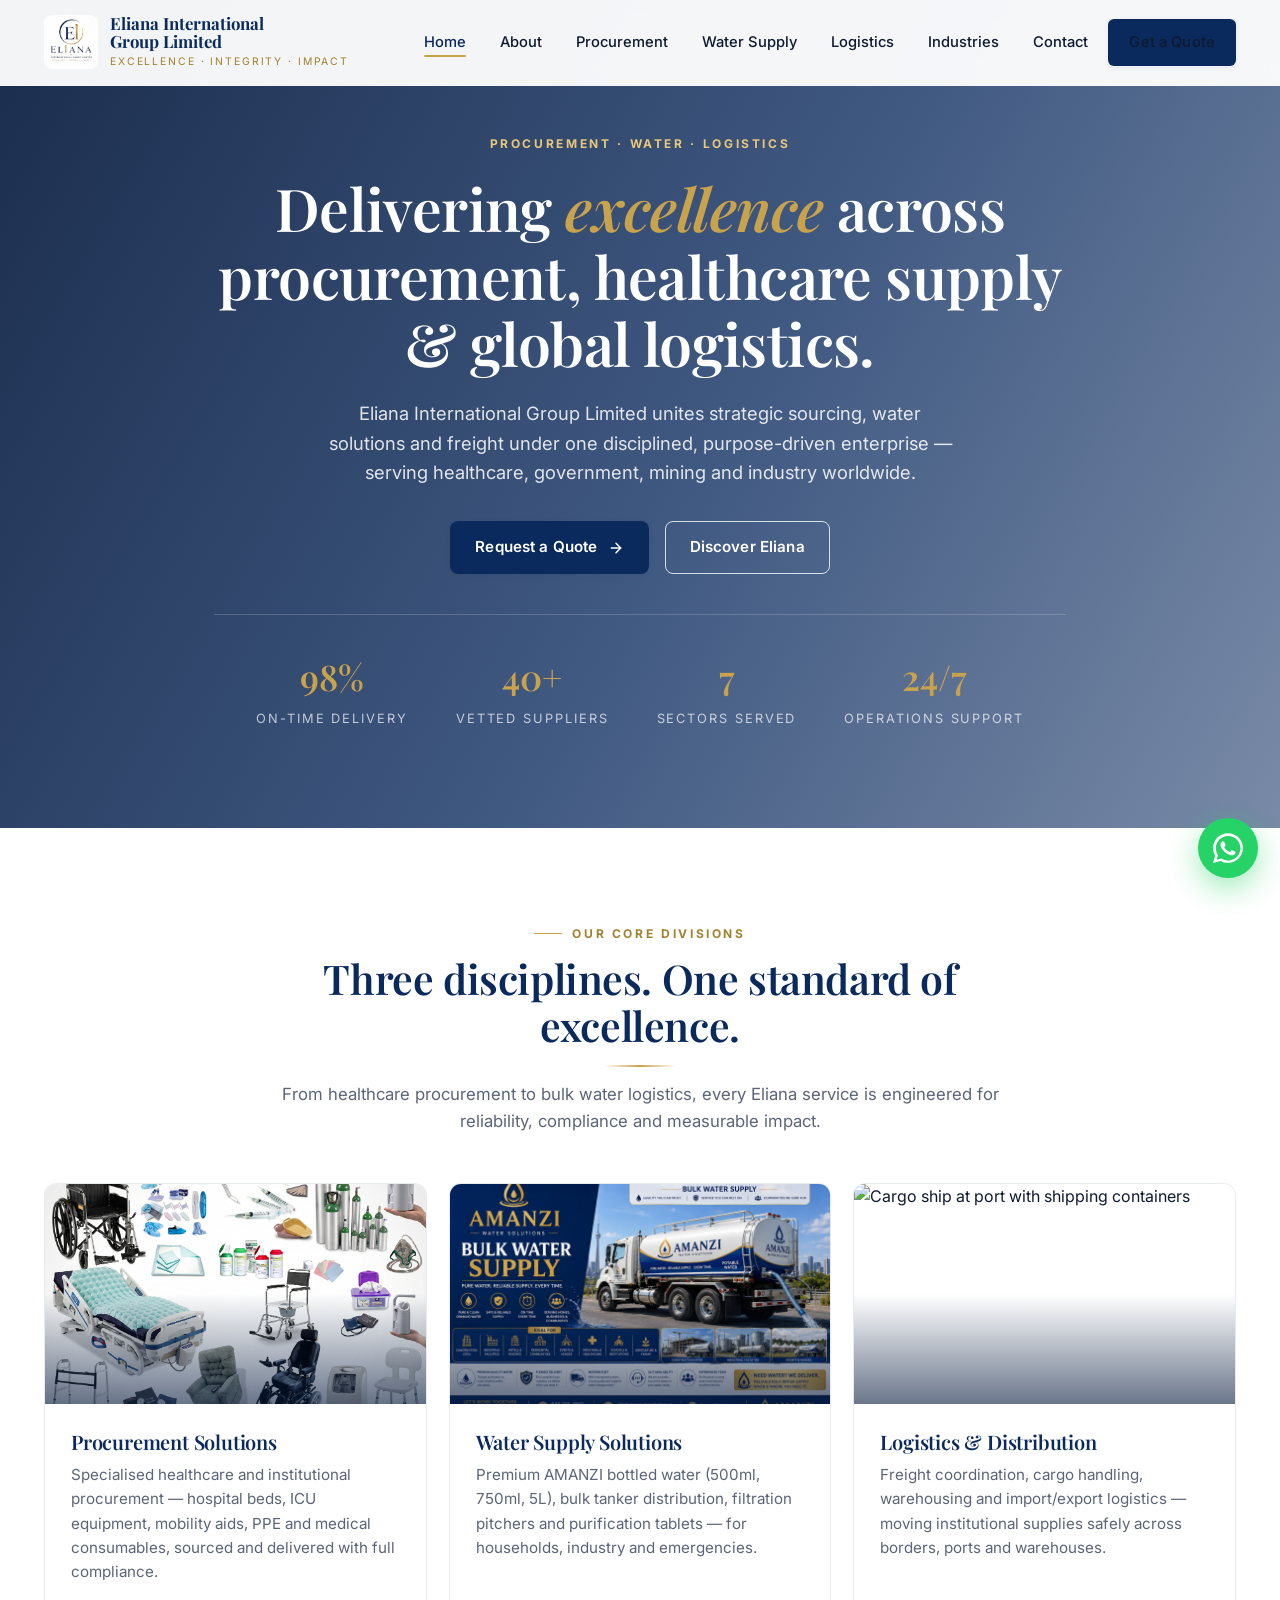
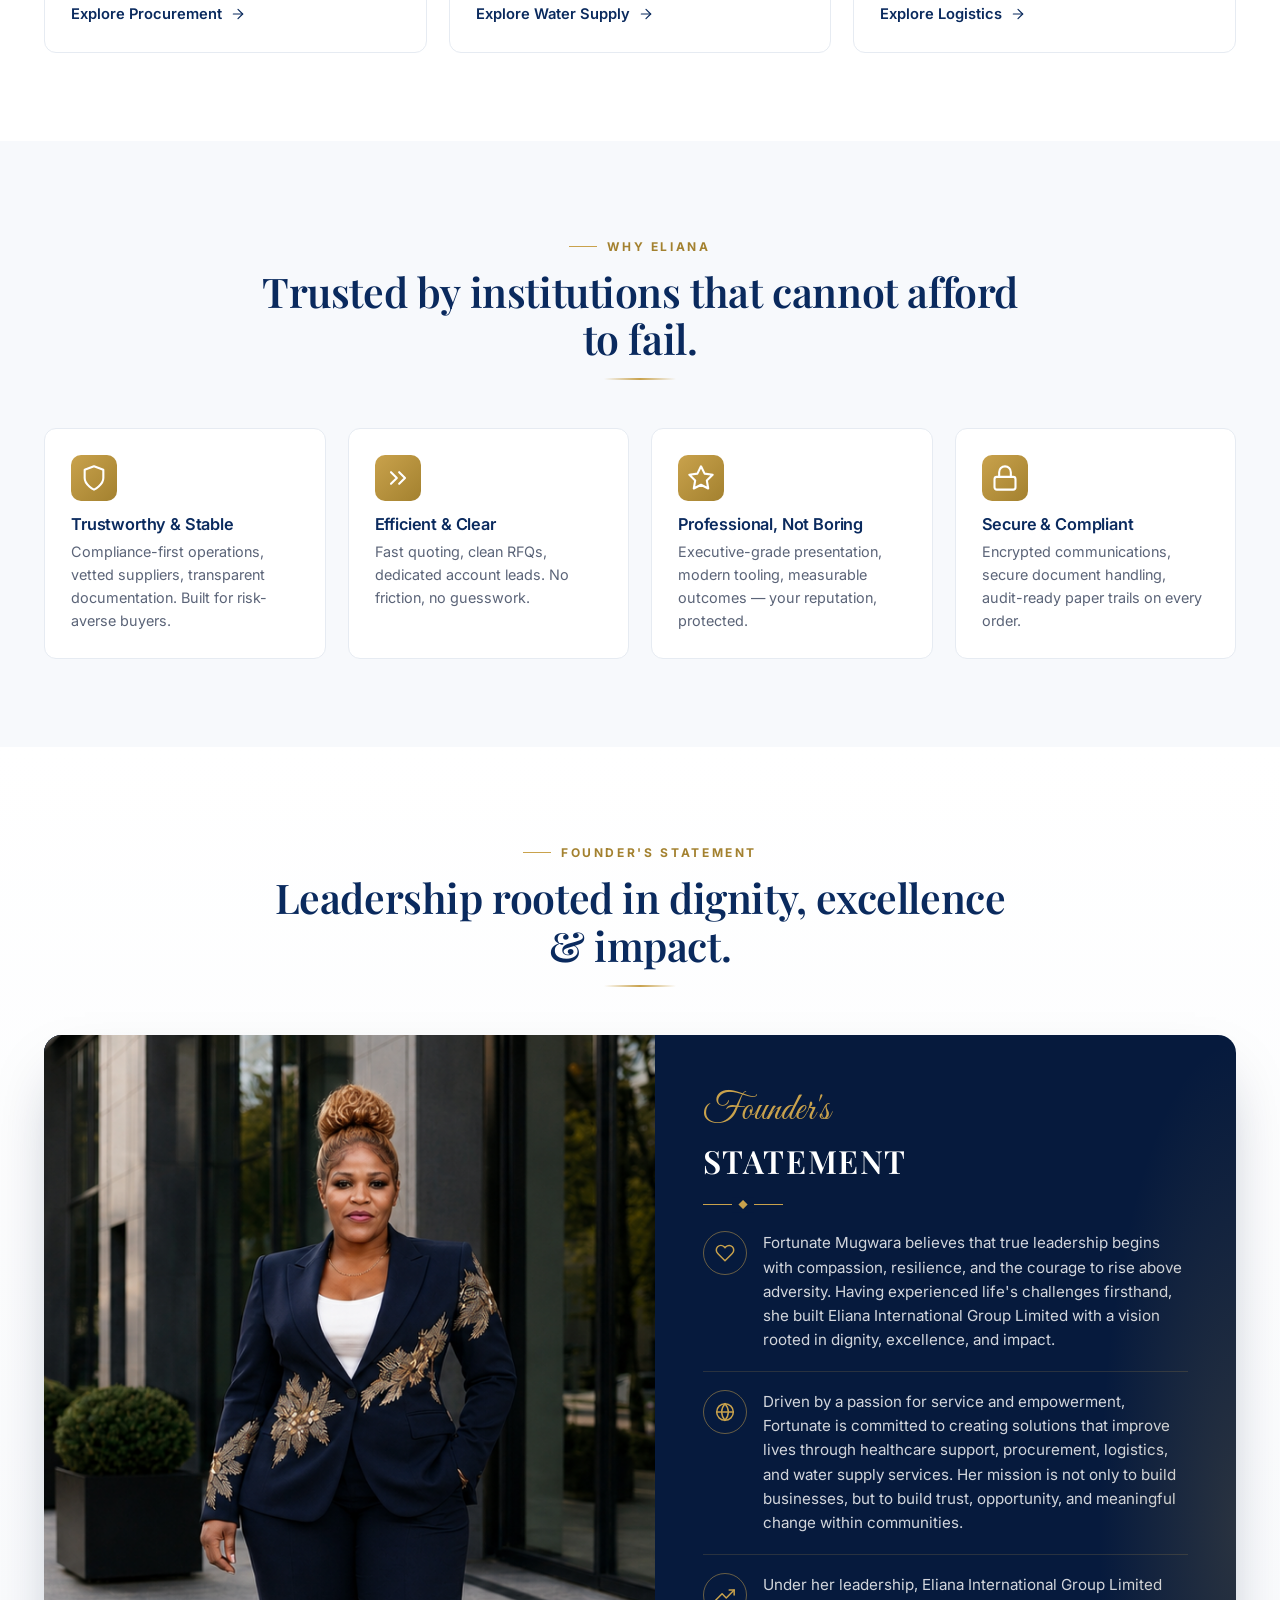
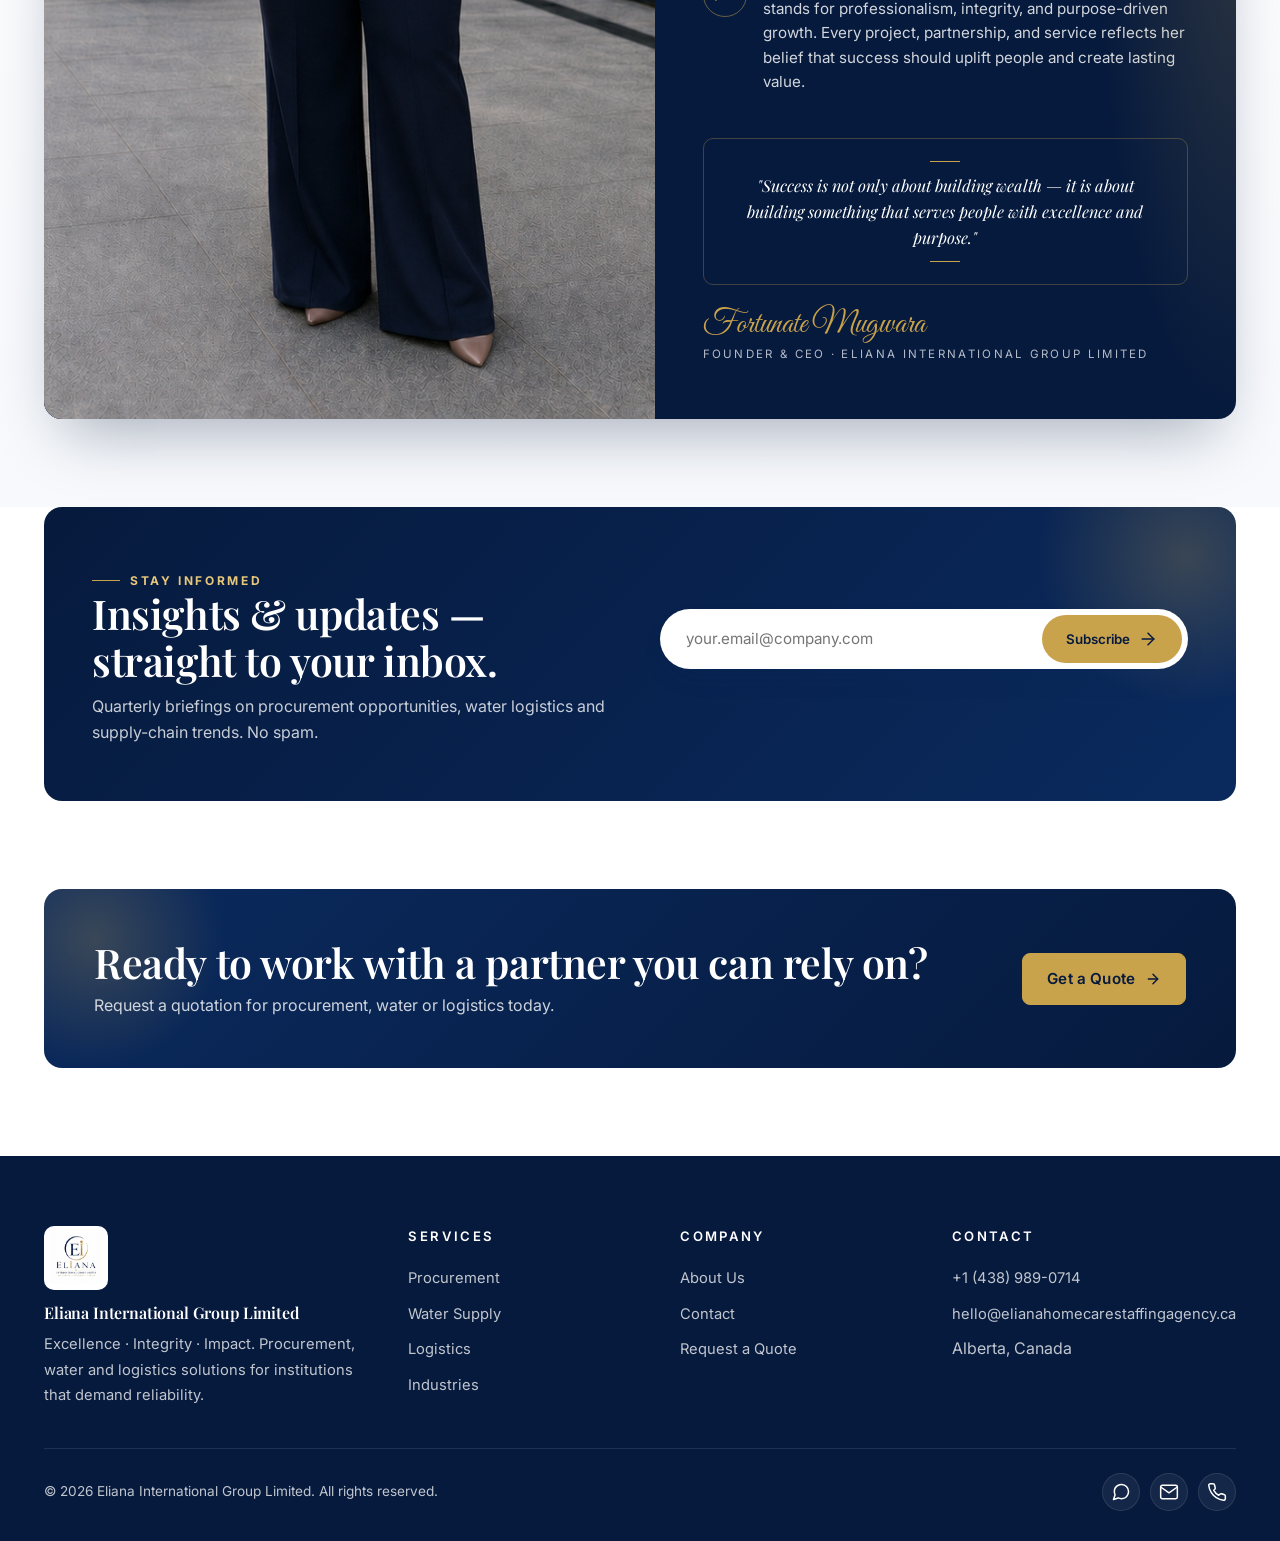
==== index.html @ 85c3ada8 "Add files via upload" ====
<!doctype html>
<html lang="en">
<head>
<meta charset="utf-8" />
<meta name="viewport" content="width=device-width,initial-scale=1" />
<title>Eliana International Group — Procurement, Water Supply & Logistics | Canada</title>
<meta name="description" content="Eliana International Group Limited delivers strategic procurement, healthcare equipment supply, water solutions and global logistics with excellence, integrity and impact." />
<meta property="og:title" content="Eliana International Group — Procurement, Water & Logistics" />
<meta property="og:description" content="Strategic procurement, healthcare supply, water solutions and global logistics for institutions and communities." />
<meta property="og:type" content="website" />
<link rel="icon" href="assets/img/logo.jpeg" />
<link rel="preconnect" href="https://fonts.googleapis.com">
<link rel="preconnect" href="https://fonts.gstatic.com" crossorigin>
<link href="https://fonts.googleapis.com/css2?family=Playfair+Display:wght@500;600;700&family=Inter:wght@300;400;500;600;700&family=Great+Vibes&display=swap" rel="stylesheet">
<link rel="stylesheet" href="assets/css/style.css" />
</head>
<body>

<header class="site-header">
  <div class="container nav">
    <a class="brand" href="index.html">
      <img src="assets/img/logo.jpeg" alt="Eliana International Group Limited logo" />
      <div>
        <div class="brand-name">Eliana International<br/>Group Limited</div>
        <span class="brand-tag">Excellence · Integrity · Impact</span>
      </div>
    </a>
    <button class="nav-toggle" aria-label="Toggle navigation">
      <svg class="icon icon-lg" viewBox="0 0 24 24"><line x1="3" y1="6" x2="21" y2="6"/><line x1="3" y1="12" x2="21" y2="12"/><line x1="3" y1="18" x2="21" y2="18"/></svg>
    </button>
    <ul class="nav-links">
      <li><a href="index.html">Home</a></li>
      <li><a href="about.html">About</a></li>
      <li><a href="procurement.html">Procurement</a></li>
      <li><a href="water.html">Water Supply</a></li>
      <li><a href="logistics.html">Logistics</a></li>
      <li><a href="industries.html">Industries</a></li>
      <li><a href="contact.html">Contact</a></li>
      <li class="nav-cta"><a class="btn btn-blue" href="contact.html">Get a Quote</a></li>
    </ul>
  </div>
</header>

<section class="hero">
  <div class="hero-bg"><img src="https://images.unsplash.com/photo-1486325212027-8081e485255e?auto=format&fit=crop&w=1900&q=70" alt="Global shipping and logistics operations" /></div>
  <div class="hero-overlay"></div>
  <div class="container hero-inner reveal" style="text-align: center; max-width: 900px; margin: 0 auto;">
    <span class="eyebrow hero-eyebrow" style="display: inline-block;">Procurement · Water · Logistics</span>
    <h1>Delivering <span class="accent">excellence</span> across procurement, healthcare supply &amp; global logistics.</h1>
    <p class="lede" style="margin-left: auto; margin-right: auto;">Eliana International Group Limited unites strategic sourcing, water solutions and freight under one disciplined, purpose-driven enterprise — serving healthcare, government, mining and industry worldwide.</p>
    <div class="hero-cta" style="display: flex; justify-content: center; gap: 1rem; flex-wrap: wrap;">
      <a class="btn btn-blue" href="contact.html">Request a Quote
        <svg class="icon" viewBox="0 0 24 24"><line x1="5" y1="12" x2="19" y2="12"/><polyline points="12 5 19 12 12 19"/></svg>
      </a>
      <a class="btn btn-white" href="about.html">Discover Eliana</a>
    </div>
    <div class="hero-stats" style="display: flex; justify-content: center; gap: 3rem; flex-wrap: wrap; margin-top: 2.5rem;">
      <div class="stat" style="text-align: center;"><div class="num"><span data-counter="98" data-suffix="%">0</span></div><div class="lbl">On-time delivery</div></div>
      <div class="stat" style="text-align: center;"><div class="num"><span data-counter="40" data-suffix="+">0</span></div><div class="lbl">Vetted suppliers</div></div>
      <div class="stat" style="text-align: center;"><div class="num"><span data-counter="7" data-suffix="">0</span></div><div class="lbl">Sectors served</div></div>
      <div class="stat" style="text-align: center;"><div class="num"><span data-counter="24" data-suffix="/7">0</span></div><div class="lbl">Operations support</div></div>
    </div>
  </div>
</section>

<!-- Pillars -->
<section>
  <div class="container">
    <div class="section-head reveal">
      <span class="eyebrow">Our Core Divisions</span>
      <h2>Three disciplines. One standard of excellence.</h2>
      <div class="divider-gold"></div>
      <p>From healthcare procurement to bulk water logistics, every Eliana service is engineered for reliability, compliance and measurable impact.</p>
    </div>
    <div class="pillars">
      <article class="pillar reveal">
        <div class="pillar-img"><img src="assets/img/eq.jpeg" alt="Hospital beds and medical equipment supply" /></div>
        <div class="pillar-body">
          <h3>Procurement Solutions</h3>
          <p>Specialised healthcare and institutional procurement — hospital beds, ICU equipment, mobility aids, PPE and medical consumables, sourced and delivered with full compliance.</p>
          <a class="pillar-link" href="procurement.html">Explore Procurement
            <svg class="icon" viewBox="0 0 24 24"><line x1="5" y1="12" x2="19" y2="12"/><polyline points="12 5 19 12 12 19"/></svg>
          </a>
        </div>
      </article>
      <article class="pillar reveal delay-1">
        <div class="pillar-img"><img src="assets/img/amanzi-bulk.jpeg" alt="AMANZI bulk water supply" style="object-fit:cover" /></div>
        <div class="pillar-body">
          <h3>Water Supply Solutions</h3>
          <p>Premium AMANZI bottled water (500ml, 750ml, 5L), bulk tanker distribution, filtration pitchers and purification tablets — for households, industry and emergencies.</p>
          <a class="pillar-link" href="water.html">Explore Water Supply
            <svg class="icon" viewBox="0 0 24 24"><line x1="5" y1="12" x2="19" y2="12"/><polyline points="12 5 19 12 12 19"/></svg>
          </a>
        </div>
      </article>
      <article class="pillar reveal delay-2">
        <div class="pillar-img"><img src="https://images.unsplash.com/photo-1494412519320-aa613dfb7738?auto=format&fit=crop&w=1200&q=70" alt="Cargo ship at port with shipping containers" /></div>
        <div class="pillar-body">
          <h3>Logistics &amp; Distribution</h3>
          <p>Freight coordination, cargo handling, warehousing and import/export logistics — moving institutional supplies safely across borders, ports and warehouses.</p>
          <a class="pillar-link" href="logistics.html">Explore Logistics
            <svg class="icon" viewBox="0 0 24 24"><line x1="5" y1="12" x2="19" y2="12"/><polyline points="12 5 19 12 12 19"/></svg>
          </a>
        </div>
      </article>
    </div>
  </div>
</section>

<!-- Why us -->
<section style="background:var(--surface)">
  <div class="container">
    <div class="section-head reveal">
      <span class="eyebrow">Why Eliana</span>
      <h2>Trusted by institutions that cannot afford to fail.</h2>
      <div class="divider-gold"></div>
    </div>
    <div class="feature-grid">
      <div class="feature reveal">
        <div class="icn"><svg class="icon icon-lg" viewBox="0 0 24 24"><path d="M12 22s8-4 8-10V5l-8-3-8 3v7c0 6 8 10 8 10z"/></svg></div>
        <h4>Trustworthy &amp; Stable</h4>
        <p>Compliance-first operations, vetted suppliers, transparent documentation. Built for risk-averse buyers.</p>
      </div>
      <div class="feature reveal delay-1">
        <div class="icn"><svg class="icon icon-lg" viewBox="0 0 24 24"><polyline points="13 17 18 12 13 7"/><polyline points="6 17 11 12 6 7"/></svg></div>
        <h4>Efficient &amp; Clear</h4>
        <p>Fast quoting, clean RFQs, dedicated account leads. No friction, no guesswork.</p>
      </div>
      <div class="feature reveal delay-2">
        <div class="icn"><svg class="icon icon-lg" viewBox="0 0 24 24"><polygon points="12 2 15.09 8.26 22 9.27 17 14.14 18.18 21.02 12 17.77 5.82 21.02 7 14.14 2 9.27 8.91 8.26 12 2"/></svg></div>
        <h4>Professional, Not Boring</h4>
        <p>Executive-grade presentation, modern tooling, measurable outcomes — your reputation, protected.</p>
      </div>
      <div class="feature reveal delay-3">
        <div class="icn"><svg class="icon icon-lg" viewBox="0 0 24 24"><rect x="3" y="11" width="18" height="11" rx="2"/><path d="M7 11V7a5 5 0 0 1 10 0v4"/></svg></div>
        <h4>Secure &amp; Compliant</h4>
        <p>Encrypted communications, secure document handling, audit-ready paper trails on every order.</p>
      </div>
    </div>
  </div>
</section>

<!-- Founder Statement -->
<section class="founder-section">
  <div class="container">
    <div class="section-head reveal">
      <span class="eyebrow">Founder's Statement</span>
      <h2>Leadership rooted in dignity, excellence &amp; impact.</h2>
      <div class="divider-gold"></div>
    </div>
    <div class="founder-card reveal">
      <div class="founder-img"><img src="assets/img/founder.png" alt="Fortunate Mugwara, Founder &amp; CEO of Eliana International Group Limited" /></div>
      <div class="founder-body">
        <span class="founder-eyebrow">Founder's</span>
        <div class="founder-title">Statement</div>
        <div class="founder-divider"></div>
        <div class="founder-points">
          <div class="founder-point">
            <div class="ic"><svg class="icon" viewBox="0 0 24 24"><path d="M20.84 4.61a5.5 5.5 0 0 0-7.78 0L12 5.67l-1.06-1.06a5.5 5.5 0 0 0-7.78 7.78l1.06 1.06L12 21.23l7.78-7.78 1.06-1.06a5.5 5.5 0 0 0 0-7.78z"/></svg></div>
            <p>Fortunate Mugwara believes that true leadership begins with compassion, resilience, and the courage to rise above adversity. Having experienced life's challenges firsthand, she built Eliana International Group Limited with a vision rooted in dignity, excellence, and impact.</p>
          </div>
          <div class="founder-point">
            <div class="ic"><svg class="icon" viewBox="0 0 24 24"><circle cx="12" cy="12" r="10"/><line x1="2" y1="12" x2="22" y2="12"/><path d="M12 2a15.3 15.3 0 0 1 4 10 15.3 15.3 0 0 1-4 10 15.3 15.3 0 0 1-4-10 15.3 15.3 0 0 1 4-10z"/></svg></div>
            <p>Driven by a passion for service and empowerment, Fortunate is committed to creating solutions that improve lives through healthcare support, procurement, logistics, and water supply services. Her mission is not only to build businesses, but to build trust, opportunity, and meaningful change within communities.</p>
          </div>
          <div class="founder-point">
            <div class="ic"><svg class="icon" viewBox="0 0 24 24"><polyline points="23 6 13.5 15.5 8.5 10.5 1 18"/><polyline points="17 6 23 6 23 12"/></svg></div>
            <p>Under her leadership, Eliana International Group Limited stands for professionalism, integrity, and purpose-driven growth. Every project, partnership, and service reflects her belief that success should uplift people and create lasting value.</p>
          </div>
        </div>
        <div class="founder-quote">"Success is not only about building wealth — it is about building something that serves people with excellence and purpose."</div>
        <div class="founder-sign">
          <div>
            <div class="name">Fortunate Mugwara</div>
            <div class="role">Founder &amp; CEO · Eliana International Group Limited</div>
          </div>
        </div>
      </div>
    </div>
  </div>
</section>

<!-- Newsletter -->
<section style="padding-top:0">
  <div class="container">
    <div class="newsletter reveal">
      <div class="newsletter-inner">
        <div>
          <span class="eyebrow" style="color:var(--gold-light)">Stay Informed</span>
          <h2>Insights &amp; updates — straight to your inbox.</h2>
          <p>Quarterly briefings on procurement opportunities, water logistics and supply-chain trends. No spam.</p>
        </div>
        <div>
          <form id="newsletter-form" novalidate>
            <input type="email" name="email" placeholder="your.email@company.com" required maxlength="255" />
            <button type="submit">Subscribe
              <svg class="icon" viewBox="0 0 24 24"><line x1="5" y1="12" x2="19" y2="12"/><polyline points="12 5 19 12 12 19"/></svg>
            </button>
          </form>
          <div id="newsletter-msg" class="newsletter-msg"></div>
        </div>
      </div>
    </div>
  </div>
</section>

<!-- CTA strip -->
<section style="padding-top:0">
  <div class="container">
    <div class="cta-strip reveal">
      <div>
        <h2>Ready to work with a partner you can rely on?</h2>
        <p>Request a quotation for procurement, water or logistics today.</p>
      </div>
      <a class="btn btn-gold" href="contact.html">Get a Quote
        <svg class="icon" viewBox="0 0 24 24"><line x1="5" y1="12" x2="19" y2="12"/><polyline points="12 5 19 12 12 19"/></svg>
      </a>
    </div>
  </div>
</section>

<!--FOOTER-->
<footer>
  <div class="container">
    <div class="foot-grid">
      <div class="foot-brand">
        <img src="assets/img/logo.jpeg" alt="Eliana logo" />
        <h4>Eliana International Group Limited</h4>
        <p>Excellence · Integrity · Impact. Procurement, water and logistics solutions for institutions that demand reliability.</p>
      </div>
      <div class="foot-col">
        <h5>Services</h5>
        <ul>
          <li><a href="procurement.html">Procurement</a></li>
          <li><a href="water.html">Water Supply</a></li>
          <li><a href="logistics.html">Logistics</a></li>
          <li><a href="industries.html">Industries</a></li>
        </ul>
      </div>
      <div class="foot-col">
        <h5>Company</h5>
        <ul>
          <li><a href="about.html">About Us</a></li>
          <li><a href="contact.html">Contact</a></li>
          <li><a href="contact.html">Request a Quote</a></li>
        </ul>
      </div>
      <div class="foot-col">
        <h5>Contact</h5>
        <ul>
          <li><a href="tel:+14389890714">+1 (438) 989-0714</a></li>
          <li><a href="mailto:hello@elianahomecarestaffingagency.ca">hello@elianahomecarestaffingagency.ca</a></li>
          <li>Alberta, Canada</li>
        </ul>
      </div>
    </div>
    <div class="foot-bar">
      <div>© <span id="year"></span> Eliana International Group Limited. All rights reserved.</div>
      <div class="socials">
        <a href="https://wa.me/14389890714" aria-label="WhatsApp"><svg class="icon" viewBox="0 0 24 24"><path d="M21 11.5a8.38 8.38 0 0 1-.9 3.8 8.5 8.5 0 0 1-7.6 4.7 8.38 8.38 0 0 1-3.8-.9L3 21l1.9-5.7a8.38 8.38 0 0 1-.9-3.8 8.5 8.5 0 0 1 4.7-7.6 8.38 8.38 0 0 1 3.8-.9h.5a8.48 8.48 0 0 1 8 8v.5z"/></svg></a>
        <a href="mailto:hello@elianahomecarestaffingagency.ca" aria-label="Email"><svg class="icon" viewBox="0 0 24 24"><path d="M4 4h16c1.1 0 2 .9 2 2v12c0 1.1-.9 2-2 2H4c-1.1 0-2-.9-2-2V6c0-1.1.9-2 2-2z"/><polyline points="22,6 12,13 2,6"/></svg></a>
        <a href="tel:+14389890714" aria-label="Phone"><svg class="icon" viewBox="0 0 24 24"><path d="M22 16.92v3a2 2 0 0 1-2.18 2 19.79 19.79 0 0 1-8.63-3.07 19.5 19.5 0 0 1-6-6 19.79 19.79 0 0 1-3.07-8.67A2 2 0 0 1 4.11 2h3a2 2 0 0 1 2 1.72c.13.96.37 1.9.72 2.81a2 2 0 0 1-.45 2.11L8.09 9.91a16 16 0 0 0 6 6l1.27-1.27a2 2 0 0 1 2.11-.45c.91.35 1.85.59 2.81.72A2 2 0 0 1 22 16.92z"/></svg></a>
      </div>
    </div>
  </div>
</footer>

<!-- Floating WhatsApp -->
<a class="whatsapp-float" href="https://wa.me/14389890714?text=Hello%20Eliana%2C%20I%27d%20like%20a%20quote." target="_blank" rel="noopener" aria-label="Chat on WhatsApp">
  <svg viewBox="0 0 32 32"><path d="M16 .395C7.211.395.103 7.504.103 16.293c0 2.917.781 5.673 2.146 8.058L0 32l7.881-2.207a15.83 15.83 0 0 0 8.119 2.207h.001c8.789 0 15.896-7.108 15.896-15.897C31.897 7.504 24.789.395 16 .395zm0 28.961a13.05 13.05 0 0 1-6.659-1.823l-.477-.283-4.939 1.383 1.404-4.811-.31-.494a13.06 13.06 0 0 1-1.999-6.939c0-7.222 5.876-13.098 13.098-13.098 7.222 0 13.098 5.876 13.098 13.098 0 7.222-5.876 13.098-13.098 13.098zm7.182-9.808c-.394-.197-2.329-1.149-2.69-1.281-.361-.131-.624-.197-.886.197-.262.394-1.017 1.281-1.247 1.543-.23.262-.46.295-.854.099-.394-.197-1.662-.613-3.166-1.954-1.171-1.044-1.962-2.334-2.193-2.728-.23-.394-.025-.607.173-.803.177-.176.394-.46.591-.689.197-.23.262-.394.394-.656.131-.262.066-.492-.033-.689-.099-.197-.886-2.136-1.214-2.925-.32-.768-.645-.664-.886-.677-.23-.012-.492-.014-.755-.014a1.45 1.45 0 0 0-1.05.492c-.361.394-1.378 1.346-1.378 3.285 0 1.938 1.411 3.812 1.608 4.074.197.262 2.779 4.244 6.732 5.95.94.406 1.674.648 2.246.83.943.3 1.802.258 2.481.156.757-.113 2.329-.952 2.658-1.871.328-.92.328-1.707.23-1.871-.099-.164-.361-.262-.755-.46z"/></svg>
</a>

<script src="assets/js/script.js"></script>
</body>
</html>
---- assets/css/style.css ----
/* Eliana International Group — clean white / blue / gold */
:root{
  --blue:#0A2A5E;
  --blue-deep:#061a3d;
  --blue-soft:#1a4490;
  --blue-50:#eef3fb;
  --gold:#C9A24C;
  --gold-light:#E8C77A;
  --gold-deep:#a3812f;
  --white:#ffffff;
  --bg:#ffffff;
  --surface:#f7f9fc;
  --text:#0f1a30;
  --muted:#5b6478;
  --line:#e6ebf2;
  --shadow-sm:0 2px 6px rgba(10,42,94,.06);
  --shadow:0 12px 30px -12px rgba(10,42,94,.18);
  --shadow-lg:0 30px 60px -20px rgba(6,26,61,.35);
  --radius:12px;
  --container:1240px;
  --t:cubic-bezier(.2,.7,.2,1);
}
*{box-sizing:border-box;margin:0;padding:0}
html{scroll-behavior:smooth}
body{
  font-family:'Inter',system-ui,-apple-system,sans-serif;
  color:var(--text);background:var(--bg);
  line-height:1.6;-webkit-font-smoothing:antialiased;
}
img{max-width:100%;display:block}
a{color:inherit;text-decoration:none}
h1,h2,h3,h4{font-family:'Playfair Display',Georgia,serif;color:var(--blue);line-height:1.15;font-weight:600;letter-spacing:-.01em}
h1{font-size:clamp(2.2rem,4.6vw,3.8rem)}
h2{font-size:clamp(1.8rem,3.2vw,2.6rem)}
h3{font-size:1.25rem}
.container{max-width:var(--container);margin:0 auto;padding:0 24px}
section{padding:88px 0}
.eyebrow{font-weight:700;letter-spacing:.22em;text-transform:uppercase;font-size:.75rem;color:var(--gold-deep);display:inline-flex;align-items:center;gap:10px}
.eyebrow::before{content:"";width:28px;height:1px;background:var(--gold)}
.section-head{max-width:760px;margin:0 auto 48px;text-align:center}
.section-head h2{margin-top:12px}
.section-head p{margin-top:14px;color:var(--muted);font-size:1.05rem}
.divider-gold{width:72px;height:2px;background:linear-gradient(90deg,transparent,var(--gold),transparent);margin:16px auto 0}

/* Icons */
.icon{width:20px;height:20px;stroke:currentColor;fill:none;stroke-width:1.8;stroke-linecap:round;stroke-linejoin:round;flex-shrink:0}
.icon-lg{width:28px;height:28px}
.icon-xl{width:36px;height:36px}

/* Buttons — blue solid + white outline */
.btn{display:inline-flex;align-items:center;gap:10px;padding:13px 24px;border-radius:8px;font-weight:600;font-size:.95rem;letter-spacing:.01em;transition:all .3s var(--t);border:1.5px solid transparent;cursor:pointer;font-family:inherit;white-space:nowrap}
.btn-blue{background:var(--blue);color:#fff;box-shadow:var(--shadow-sm)}
.btn-blue:hover{background:var(--blue-white);transform:translateY(-2px);box-shadow:var(--shadow)}
.btn-white{background:transparent;color:#fff;border-color:rgba(255,255,255,.8)}
.btn-white:hover{background:#fff;color:var(--blue)}
.btn-outline-blue{background:transparent;color:var(--blue);border-color:var(--blue)}
.btn-outline-blue:hover{background:var(--blue);color:#fff}
.btn-gold{background:var(--gold);color:var(--blue-deep);border-color:var(--gold)}
.btn-gold:hover{background:var(--gold-deep);color:#fff}
.btn .icon{width:16px;height:16px;stroke-width:2.2}

/* Header */
.site-header{position:fixed;top:0;left:0;right:0;z-index:50;background:rgba(255,255,255,.95);backdrop-filter:blur(12px);border-bottom:1px solid transparent;transition:all .3s var(--t)}
.site-header.scrolled{border-bottom-color:var(--line);box-shadow:0 6px 20px -10px rgba(10,42,94,.15)}
.site-header .nav{display:flex;align-items:center;justify-content:space-between;padding:14px 24px;gap:24px}
.brand{display:flex;align-items:center;gap:12px}
.brand img{width:54px;height:54px;object-fit:contain;border-radius:8px}
.brand-name{font-family:'Playfair Display',serif;font-weight:700;color:var(--blue);font-size:1.05rem;line-height:1.1}
.brand-tag{display:block;font-size:.65rem;letter-spacing:.18em;color:var(--gold-deep);text-transform:uppercase;margin-top:3px}
.nav-links{list-style:none;display:flex;align-items:center;gap:6px}
.nav-links a{padding:10px 14px;font-size:.92rem;font-weight:500;color:var(--text);border-radius:6px;transition:all .25s var(--t);position:relative}
.nav-links a:hover{color:var(--blue)}
.nav-links a.active{color:var(--blue)}
.nav-links a.active::after{content:"";position:absolute;left:14px;right:14px;bottom:4px;height:2px;background:var(--gold);border-radius:2px}
.nav-cta a{padding:11px 20px !important}
.nav-toggle{display:none;background:none;border:none;color:var(--blue);cursor:pointer;padding:8px}

/* Hero */
.hero{position:relative;min-height:92vh;display:flex;align-items:center;color:#fff;overflow:hidden;padding-top:120px}
.hero-bg{position:absolute;inset:0;z-index:0}
.hero-bg img{width:100%;height:100%;object-fit:cover}
.hero-overlay{position:absolute;inset:0;background:linear-gradient(120deg,rgba(6,26,61,.92) 0%,rgba(10,42,94,.78) 55%,rgba(10,42,94,.55) 100%);z-index:1}
.hero-inner{position:relative;z-index:2;max-width:880px}
.hero h1{color:#fff;margin-top:18px}
.hero h1 .accent{color:var(--gold);font-style:italic}
.hero p.lede{margin-top:22px;font-size:1.15rem;color:rgba(255,255,255,.85);max-width:640px}
.hero-cta{margin-top:34px;display:flex;gap:14px;flex-wrap:wrap}
.hero-eyebrow{color:var(--gold-light)}
.hero-eyebrow::before{background:var(--gold-light)}
.hero-stats{display:grid;grid-template-columns:repeat(4,1fr);gap:24px;margin-top:60px;padding-top:34px;border-top:1px solid rgba(255,255,255,.18)}
.hero-stats .stat .num{font-family:'Playfair Display',serif;font-size:2.2rem;color:var(--gold);font-weight:600}
.hero-stats .stat .lbl{font-size:.8rem;letter-spacing:.15em;text-transform:uppercase;color:rgba(255,255,255,.7);margin-top:4px}

/* Page hero (interior) */
.page-hero{position:relative;min-height:50vh;display:flex;align-items:center;color:#fff;padding:160px 0 80px;overflow:hidden}
.page-hero .hero-bg{position:absolute;inset:0;z-index:0}
.page-hero .hero-bg img{width:100%;height:100%;object-fit:cover}
.page-hero .hero-overlay{position:absolute;inset:0;background:linear-gradient(120deg,rgba(6,26,61,.92),rgba(10,42,94,.72));z-index:1}
.page-hero .container{position:relative;z-index:2}
.page-hero h1{color:#fff;margin:14px 0 16px}
.page-hero p{color:rgba(255,255,255,.85);max-width:680px;font-size:1.05rem}
.breadcrumb{font-size:.82rem;letter-spacing:.15em;text-transform:uppercase;color:var(--gold-light)}
.breadcrumb a{color:rgba(255,255,255,.7)}
.breadcrumb a:hover{color:#fff}

/* Service cards */
.service-grid{display:grid;grid-template-columns:repeat(auto-fit,minmax(280px,1fr));gap:22px}
.service{background:#fff;border:1px solid var(--line);border-radius:var(--radius);padding:30px 26px;position:relative;transition:all .35s var(--t);overflow:hidden}
.service::before{content:"";position:absolute;left:0;top:0;width:100%;height:3px;background:var(--gold);transform:scaleX(0);transform-origin:left;transition:transform .4s var(--t)}
.service:hover{transform:translateY(-4px);box-shadow:var(--shadow);border-color:transparent}
.service:hover::before{transform:scaleX(1)}
.service .icn{width:54px;height:54px;border-radius:12px;background:var(--blue-50);color:var(--blue);display:inline-flex;align-items:center;justify-content:center;margin-bottom:18px;transition:all .35s var(--t)}
.service:hover .icn{background:var(--blue);color:#fff;transform:rotate(-6deg) scale(1.05)}
.service .icn .icon{width:26px;height:26px;stroke-width:1.8}
.service-num{position:absolute;top:24px;right:24px;font-family:'Playfair Display',serif;font-size:1.1rem;color:var(--gold);font-weight:600;letter-spacing:.1em}
.service h3{margin-bottom:10px;color:var(--blue)}
.service p{color:var(--muted);font-size:.95rem}

/* Pillars (home) */
.pillars{display:grid;grid-template-columns:repeat(3,1fr);gap:22px}
.pillar{background:#fff;border:1px solid var(--line);border-radius:var(--radius);overflow:hidden;transition:all .35s var(--t);display:flex;flex-direction:column}
.pillar:hover{transform:translateY(-4px);box-shadow:var(--shadow-lg);border-color:transparent}
.pillar-img{height:220px;overflow:hidden;position:relative}
.pillar-img img{width:100%;height:100%;object-fit:cover;transition:transform .6s var(--t)}
.pillar:hover .pillar-img img{transform:scale(1.06)}
.pillar-img::after{content:"";position:absolute;inset:0;background:linear-gradient(180deg,rgba(6,26,61,0) 50%,rgba(6,26,61,.6))}
.pillar-body{padding:26px;flex:1;display:flex;flex-direction:column}
.pillar-body h3{margin-bottom:10px}
.pillar-body p{color:var(--muted);font-size:.95rem;flex:1}
.pillar-link{margin-top:18px;display:inline-flex;align-items:center;gap:8px;color:var(--blue);font-weight:600;font-size:.92rem}
.pillar-link .icon{width:16px;height:16px;transition:transform .3s var(--t)}
.pillar-link:hover .icon{transform:translateX(4px)}

/* Why us / features */
.feature-grid{display:grid;grid-template-columns:repeat(4,1fr);gap:22px}
.feature{padding:26px;background:#fff;border:1px solid var(--line);border-radius:var(--radius);text-align:left;transition:all .3s var(--t)}
.feature:hover{border-color:var(--gold);transform:translateY(-3px)}
.feature .icn{width:46px;height:46px;border-radius:10px;background:linear-gradient(135deg,var(--gold),var(--gold-deep));color:#fff;display:inline-flex;align-items:center;justify-content:center;margin-bottom:14px}
.feature h4{font-family:'Inter',sans-serif;font-size:1.02rem;font-weight:600;color:var(--blue);margin-bottom:6px}
.feature p{color:var(--muted);font-size:.9rem}

/* Founder section */
.founder-section{background:linear-gradient(180deg,#fff,var(--surface))}
.founder-card{display:grid;grid-template-columns:1.05fr 1fr;gap:0;background:#061a3d;border-radius:18px;overflow:hidden;box-shadow:var(--shadow-lg);position:relative}
.founder-img{position:relative;min-height:560px;background:#0a1f44}
.founder-img img{width:100%;height:100%;object-fit:cover;object-position:center top}
.founder-body{padding:56px 48px;color:#fff;position:relative}
.founder-body::before{content:"";position:absolute;right:-1px;top:0;bottom:0;width:140px;background:radial-gradient(ellipse at right,rgba(201,162,76,.18),transparent 70%);pointer-events:none}
.founder-eyebrow{font-family:'Great Vibes',cursive;font-size:2.4rem;color:var(--gold);line-height:1;display:block;margin-bottom:6px}
.founder-title{font-family:'Playfair Display',serif;font-size:2rem;color:#fff;font-weight:600;letter-spacing:.05em;text-transform:uppercase}
.founder-divider{width:80px;height:1px;background:var(--gold);margin:18px 0 26px;position:relative}
.founder-divider::after{content:"◆";position:absolute;left:50%;top:50%;transform:translate(-50%,-50%);color:var(--gold);font-size:.6rem;background:#061a3d;padding:0 6px}
.founder-points{display:flex;flex-direction:column;gap:18px}
.founder-point{display:grid;grid-template-columns:44px 1fr;gap:16px;align-items:start;padding-bottom:18px;border-bottom:1px solid rgba(201,162,76,.18)}
.founder-point:last-child{border-bottom:none}
.founder-point .ic{width:44px;height:44px;border:1px solid rgba(201,162,76,.5);border-radius:50%;color:var(--gold);display:flex;align-items:center;justify-content:center}
.founder-point p{color:rgba(255,255,255,.82);font-size:.95rem;line-height:1.6}
.founder-quote{margin-top:26px;padding:22px 24px;border:1px solid rgba(201,162,76,.3);border-radius:10px;color:#fff;font-family:'Playfair Display',serif;font-style:italic;font-size:1.02rem;text-align:center;position:relative}
.founder-quote::before,.founder-quote::after{content:"";display:block;width:30px;height:1px;background:var(--gold);margin:0 auto 10px}
.founder-quote::after{margin:10px auto 0}
.founder-sign{margin-top:24px;display:flex;align-items:center;justify-content:space-between;gap:16px;flex-wrap:wrap}
.founder-sign .name{font-family:'Great Vibes',cursive;color:var(--gold);font-size:2rem;line-height:1}
.founder-sign .role{font-size:.72rem;letter-spacing:.2em;color:rgba(255,255,255,.7);text-transform:uppercase;margin-top:4px}

/* Industries grid */
.ind-grid{display:grid;grid-template-columns:repeat(auto-fit,minmax(220px,1fr));gap:18px}
.ind{background:#fff;border:1px solid var(--line);border-radius:var(--radius);padding:26px 22px;text-align:center;transition:all .3s var(--t)}
.ind:hover{transform:translateY(-4px);border-color:var(--blue);box-shadow:var(--shadow)}
.ind .icn{width:54px;height:54px;border-radius:50%;background:var(--blue-50);color:var(--blue);display:inline-flex;align-items:center;justify-content:center;margin-bottom:14px;transition:all .35s var(--t)}
.ind:hover .icn{background:var(--gold);color:#fff}
.ind h4{font-family:'Playfair Display',serif;color:var(--blue);font-size:1.1rem;margin-bottom:8px}
.ind p{color:var(--muted);font-size:.88rem}

/* Product cards (water page) */
.products-grid{display:grid;grid-template-columns:repeat(auto-fit,minmax(260px,1fr));gap:22px}
.product{background:#fff;border:1px solid var(--line);border-radius:var(--radius);overflow:hidden;transition:all .35s var(--t);display:flex;flex-direction:column}
.product:hover{transform:translateY(-6px);box-shadow:var(--shadow-lg);border-color:transparent}
.product-img{height:280px;background:linear-gradient(180deg,var(--blue-50),#fff);display:flex;align-items:center;justify-content:center;padding:18px;overflow:hidden}
.product-img img{max-height:100%;width:auto;object-fit:contain;transition:transform .5s var(--t)}
.product:hover .product-img img{transform:scale(1.05)}
.product-body{padding:22px 24px 26px;text-align:center;border-top:1px solid var(--line)}
.product-body h3{color:var(--blue);margin-bottom:6px}
.product-body .size{color:var(--gold-deep);font-weight:600;font-size:.82rem;letter-spacing:.15em;text-transform:uppercase;margin-bottom:10px}
.product-body p{color:var(--muted);font-size:.92rem}

/* Procurement equipment list */
.equip-grid{display:grid;grid-template-columns:repeat(auto-fit,minmax(220px,1fr));gap:16px;margin-top:18px}
.equip{background:#fff;border:1px solid var(--line);border-radius:10px;padding:18px 20px;display:flex;align-items:center;gap:12px;transition:all .25s var(--t)}
.equip:hover{border-color:var(--gold);background:var(--surface);transform:translateX(3px)}
.equip .ic{width:38px;height:38px;border-radius:8px;background:var(--blue-50);color:var(--blue);display:inline-flex;align-items:center;justify-content:center;flex-shrink:0}
.equip span{font-weight:500;color:var(--text);font-size:.95rem}

/* Two-col image+text */
.two-col{display:grid;grid-template-columns:1fr 1fr;gap:60px;align-items:center}
.two-col.reverse{direction:rtl}
.two-col.reverse > *{direction:ltr}
.two-col .col-img{border-radius:18px;overflow:hidden;box-shadow:var(--shadow-lg);position:relative}
.two-col .col-img img{width:100%;height:100%;object-fit:cover;min-height:380px}
.two-col .col-text h2{margin-bottom:16px}
.two-col .col-text p{color:var(--muted);margin-bottom:14px}
.checklist{list-style:none;margin-top:18px;display:flex;flex-direction:column;gap:10px}
.checklist li{display:flex;align-items:start;gap:12px;color:var(--text);font-size:.96rem}
.checklist li .ic{width:22px;height:22px;border-radius:50%;background:var(--gold);color:#fff;display:inline-flex;align-items:center;justify-content:center;flex-shrink:0;margin-top:2px}
.checklist li .ic .icon{width:13px;height:13px;stroke-width:3}

/* Newsletter */
.newsletter{background:linear-gradient(135deg,var(--blue-deep),var(--blue));color:#fff;border-radius:18px;padding:56px 48px;position:relative;overflow:hidden}
.newsletter::before{content:"";position:absolute;right:-100px;top:-100px;width:300px;height:300px;border-radius:50%;background:radial-gradient(circle,rgba(201,162,76,.25),transparent 70%)}
.newsletter-inner{display:grid;grid-template-columns:1fr 1fr;gap:40px;align-items:center;position:relative;z-index:1}
.newsletter h2{color:#fff;margin-bottom:10px}
.newsletter p{color:rgba(255,255,255,.78)}
.newsletter form{display:flex;gap:10px;background:#fff;padding:6px;border-radius:50px;box-shadow:var(--shadow)}
.newsletter input{flex:1;border:none;outline:none;padding:14px 20px;font-family:inherit;font-size:.95rem;background:transparent;color:var(--text)}
.newsletter button{border:none;background:var(--gold);color:var(--blue-deep);padding:14px 24px;border-radius:50px;font-weight:600;cursor:pointer;font-family:inherit;display:inline-flex;align-items:center;gap:8px;transition:all .3s var(--t)}
.newsletter button:hover{background:var(--gold-deep);color:#fff}
.newsletter-msg{margin-top:14px;font-size:.88rem;color:var(--gold-light);min-height:1.2em}

/* Contact */
.contact-grid{display:grid;grid-template-columns:1.2fr 1fr;gap:40px}
.form-card{background:#fff;border:1px solid var(--line);border-radius:var(--radius);padding:36px;box-shadow:var(--shadow-sm)}
.form-row{display:grid;grid-template-columns:1fr 1fr;gap:16px;margin-bottom:16px}
.field{display:flex;flex-direction:column;gap:6px}
.field.full{grid-column:1/-1}
.field label{font-size:.82rem;font-weight:600;color:var(--blue);letter-spacing:.04em}
.field input,.field select,.field textarea{padding:13px 14px;border:1px solid var(--line);border-radius:8px;font-family:inherit;font-size:.95rem;color:var(--text);background:#fff;transition:all .25s var(--t)}
.field input:focus,.field select:focus,.field textarea:focus{outline:none;border-color:var(--blue);box-shadow:0 0 0 3px rgba(10,42,94,.1)}
.field textarea{resize:vertical;min-height:120px}
.form-msg{display:none;padding:14px 16px;border-radius:8px;background:#e9f7ee;color:#15663a;border:1px solid #b6e0c4;font-size:.92rem;margin-bottom:16px}
.form-msg.show{display:block}
.form-msg.error{background:#fdecec;color:#8a1c1c;border-color:#f3b6b6}
.contact-card{background:var(--blue);color:#fff;border-radius:var(--radius);padding:36px;box-shadow:var(--shadow);position:relative;overflow:hidden}
.contact-card::after{content:"";position:absolute;right:-60px;bottom:-60px;width:200px;height:200px;border-radius:50%;background:radial-gradient(circle,rgba(201,162,76,.2),transparent 70%)}
.contact-card h3{color:#fff;font-size:1.5rem;margin-bottom:18px}
.contact-list{list-style:none;display:flex;flex-direction:column;gap:18px;margin-top:18px;position:relative;z-index:1}
.contact-list li{display:flex;gap:14px;align-items:start}
.contact-list .ic{width:42px;height:42px;border-radius:10px;background:rgba(255,255,255,.1);color:var(--gold-light);display:inline-flex;align-items:center;justify-content:center;flex-shrink:0;border:1px solid rgba(201,162,76,.35)}
.contact-list .lbl{font-size:.7rem;letter-spacing:.18em;text-transform:uppercase;color:rgba(255,255,255,.65)}
.contact-list .val{color:#fff;font-weight:500;word-break:break-word}
.contact-list a:hover{color:var(--gold-light)}

/* Footer */
footer{background:var(--blue-deep);color:rgba(255,255,255,.75);padding:70px 0 30px}
.foot-grid{display:grid;grid-template-columns:1.4fr 1fr 1fr 1fr;gap:40px;margin-bottom:40px}
.foot-brand img{width:64px;height:64px;border-radius:10px;margin-bottom:14px;background:#fff;padding:6px}
.foot-brand h4{color:#fff;font-family:'Playfair Display',serif;margin-bottom:10px}
.foot-brand p{font-size:.92rem;line-height:1.7}
.foot-col h5{color:#fff;font-size:.82rem;letter-spacing:.18em;text-transform:uppercase;margin-bottom:18px;font-family:'Inter',sans-serif;font-weight:600}
.foot-col ul{list-style:none;display:flex;flex-direction:column;gap:10px}
.foot-col a{font-size:.92rem;transition:color .25s}
.foot-col a:hover{color:var(--gold-light)}
.foot-bar{border-top:1px solid rgba(255,255,255,.1);padding-top:24px;display:flex;justify-content:space-between;align-items:center;flex-wrap:wrap;gap:14px;font-size:.85rem}
.socials{display:flex;gap:10px}
.socials a{width:38px;height:38px;border-radius:50%;background:rgba(255,255,255,.06);display:inline-flex;align-items:center;justify-content:center;color:#fff;border:1px solid rgba(255,255,255,.1);transition:all .25s}
.socials a:hover{background:var(--gold);color:var(--blue-deep);border-color:var(--gold)}

/* Floating WhatsApp */
.whatsapp-float{position:fixed;right:22px;bottom:22px;width:60px;height:60px;border-radius:50%;background:#25D366;color:#fff;display:inline-flex;align-items:center;justify-content:center;z-index:60;box-shadow:0 10px 30px rgba(37,211,102,.45);transition:all .3s var(--t);animation:pulseRing 2.4s infinite}
.whatsapp-float:hover{transform:scale(1.08)}
.whatsapp-float svg{width:30px;height:30px;fill:#fff}
@keyframes pulseRing{0%{box-shadow:0 10px 30px rgba(37,211,102,.45),0 0 0 0 rgba(37,211,102,.5)}70%{box-shadow:0 10px 30px rgba(37,211,102,.45),0 0 0 18px rgba(37,211,102,0)}100%{box-shadow:0 10px 30px rgba(37,211,102,.45),0 0 0 0 rgba(37,211,102,0)}}

/* Reveal animations */
.reveal{opacity:0;transform:translateY(28px);transition:opacity .8s var(--t),transform .8s var(--t)}
.reveal.in{opacity:1;transform:none}
.reveal.delay-1{transition-delay:.08s}
.reveal.delay-2{transition-delay:.16s}
.reveal.delay-3{transition-delay:.24s}

/* CTA strip */
.cta-strip{background:linear-gradient(135deg,var(--blue),var(--blue-deep));color:#fff;border-radius:18px;padding:50px;display:flex;justify-content:space-between;align-items:center;gap:30px;flex-wrap:wrap;position:relative;overflow:hidden}
.cta-strip::before{content:"";position:absolute;left:-80px;top:-80px;width:260px;height:260px;border-radius:50%;background:radial-gradient(circle,rgba(201,162,76,.25),transparent 70%)}
.cta-strip h2{color:#fff;margin:0;position:relative}
.cta-strip p{color:rgba(255,255,255,.8);margin-top:6px;position:relative}
.cta-strip .btn{position:relative}

/* Responsive */
@media (max-width:980px){
  .nav-toggle{display:inline-flex}
  .nav-links{position:absolute;top:100%;left:0;right:0;background:#fff;flex-direction:column;align-items:stretch;padding:14px;gap:4px;border-bottom:1px solid var(--line);box-shadow:var(--shadow);transform:translateY(-12px);opacity:0;pointer-events:none;transition:all .25s var(--t)}
  .nav-links.open{transform:none;opacity:1;pointer-events:auto}
  .nav-links a{padding:13px 16px}
  .pillars,.feature-grid,.foot-grid{grid-template-columns:1fr 1fr}
  .founder-card,.two-col,.newsletter-inner,.contact-grid{grid-template-columns:1fr}
  .founder-img{min-height:420px}
  .founder-body{padding:36px 28px}
  .hero-stats{grid-template-columns:repeat(2,1fr)}
}
@media (max-width:600px){
  section{padding:64px 0}
  .pillars,.feature-grid,.foot-grid{grid-template-columns:1fr}
  .form-row{grid-template-columns:1fr}
  .newsletter,.cta-strip{padding:36px 24px}
  .newsletter form{flex-direction:column;background:transparent;padding:0;box-shadow:none}
  .newsletter input,.newsletter button{border-radius:10px;background:#fff;width:100%;justify-content:center}
  .founder-eyebrow{font-size:1.8rem}
  .founder-title{font-size:1.4rem}
  .brand img{width:46px;height:46px}
  .brand-name{font-size:.95rem}
}
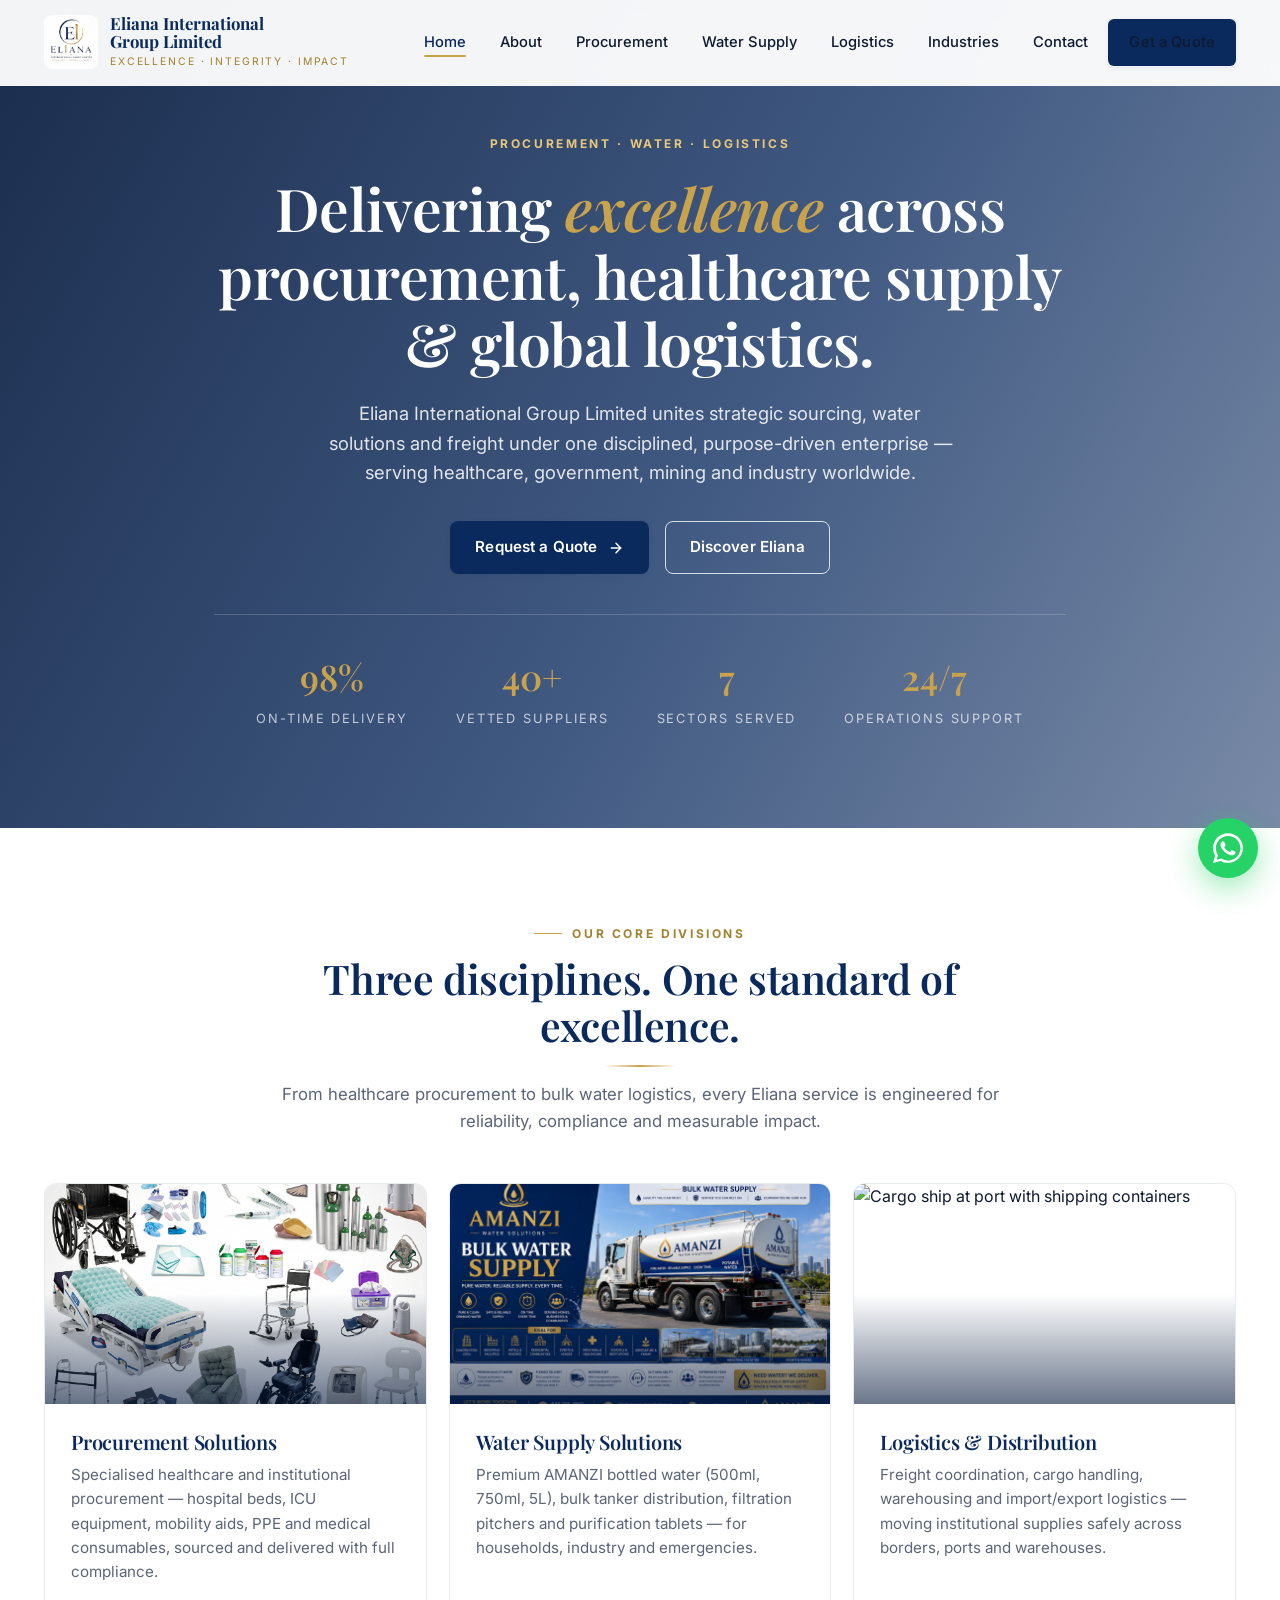
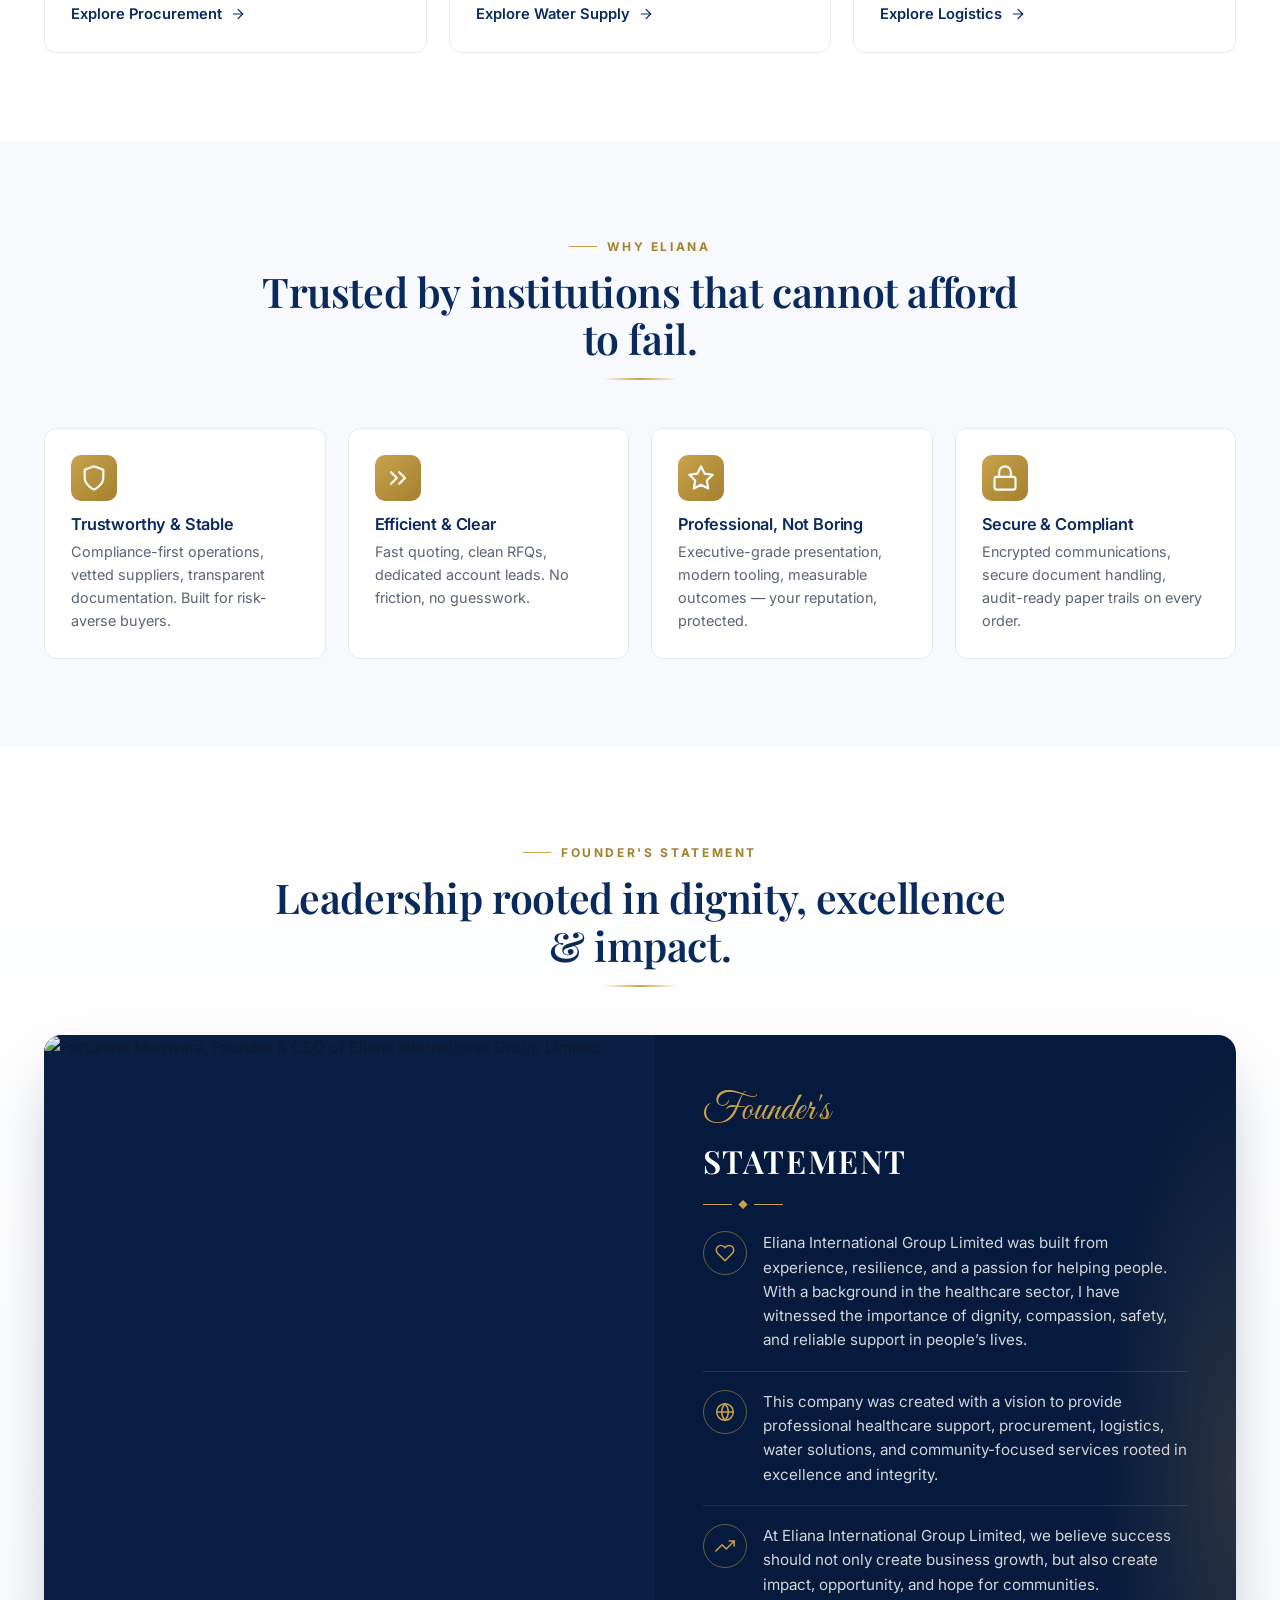
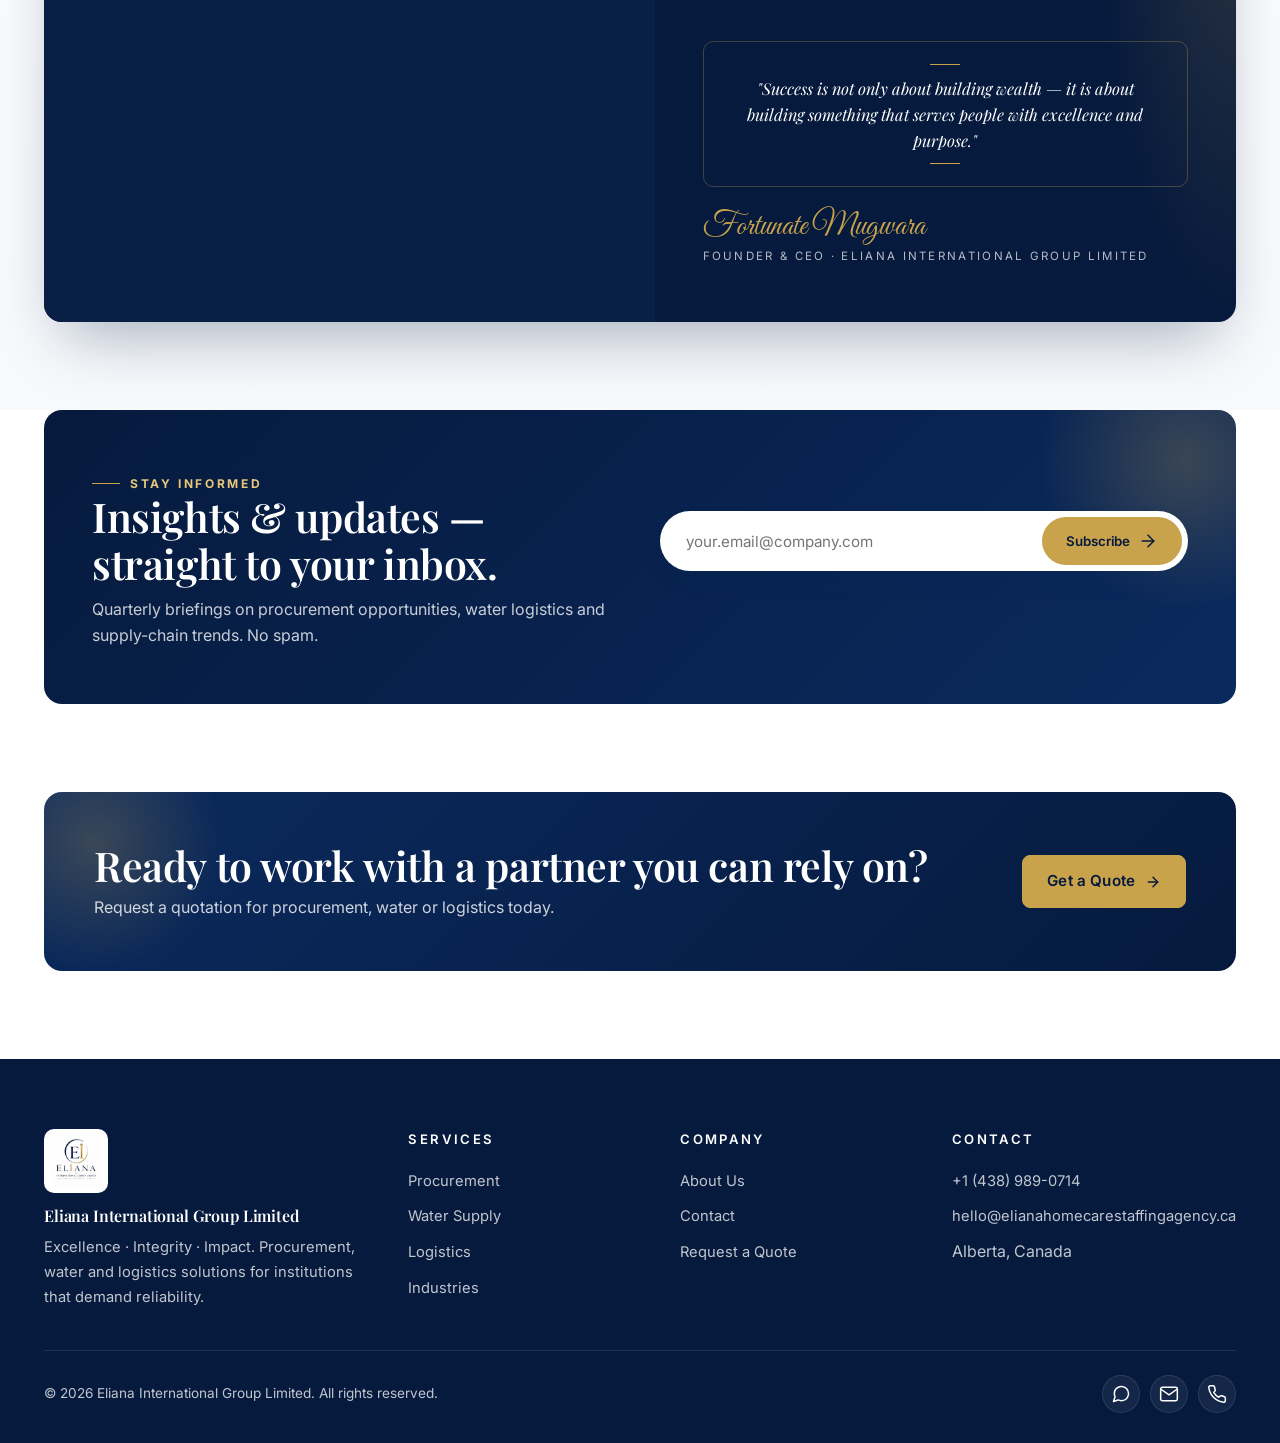
==== commit 5a11a24c: "Revise founder's statement and description Updated founder's statement and description to reflect a " ====
--- a/index.html
+++ b/index.html
@@ -149,7 +149,7 @@
       <div class="divider-gold"></div>
     </div>
     <div class="founder-card reveal">
-      <div class="founder-img"><img src="assets/img/founder.png" alt="Fortunate Mugwara, Founder &amp; CEO of Eliana International Group Limited" /></div>
+      <div class="founder-img"><img src="assets/img/owner.png" alt="Fortunate Mugwara, Founder &amp; CEO of Eliana International Group Limited" /></div>
       <div class="founder-body">
         <span class="founder-eyebrow">Founder's</span>
         <div class="founder-title">Statement</div>
@@ -157,15 +157,15 @@
         <div class="founder-points">
           <div class="founder-point">
             <div class="ic"><svg class="icon" viewBox="0 0 24 24"><path d="M20.84 4.61a5.5 5.5 0 0 0-7.78 0L12 5.67l-1.06-1.06a5.5 5.5 0 0 0-7.78 7.78l1.06 1.06L12 21.23l7.78-7.78 1.06-1.06a5.5 5.5 0 0 0 0-7.78z"/></svg></div>
-            <p>Fortunate Mugwara believes that true leadership begins with compassion, resilience, and the courage to rise above adversity. Having experienced life's challenges firsthand, she built Eliana International Group Limited with a vision rooted in dignity, excellence, and impact.</p>
+            <p>Eliana International Group Limited was built from experience, resilience, and a passion for helping people. With a background in the healthcare sector, I have witnessed the importance of dignity, compassion, safety, and reliable support in people’s lives.</p>
           </div>
           <div class="founder-point">
             <div class="ic"><svg class="icon" viewBox="0 0 24 24"><circle cx="12" cy="12" r="10"/><line x1="2" y1="12" x2="22" y2="12"/><path d="M12 2a15.3 15.3 0 0 1 4 10 15.3 15.3 0 0 1-4 10 15.3 15.3 0 0 1-4-10 15.3 15.3 0 0 1 4-10z"/></svg></div>
-            <p>Driven by a passion for service and empowerment, Fortunate is committed to creating solutions that improve lives through healthcare support, procurement, logistics, and water supply services. Her mission is not only to build businesses, but to build trust, opportunity, and meaningful change within communities.</p>
+            <p>This company was created with a vision to provide professional healthcare support, procurement, logistics, water solutions, and community-focused services rooted in excellence and integrity.</p>
           </div>
           <div class="founder-point">
             <div class="ic"><svg class="icon" viewBox="0 0 24 24"><polyline points="23 6 13.5 15.5 8.5 10.5 1 18"/><polyline points="17 6 23 6 23 12"/></svg></div>
-            <p>Under her leadership, Eliana International Group Limited stands for professionalism, integrity, and purpose-driven growth. Every project, partnership, and service reflects her belief that success should uplift people and create lasting value.</p>
+            <p>At Eliana International Group Limited, we believe success should not only create business growth, but also create impact, opportunity, and hope for communities.</p>
           </div>
         </div>
         <div class="founder-quote">"Success is not only about building wealth — it is about building something that serves people with excellence and purpose."</div>
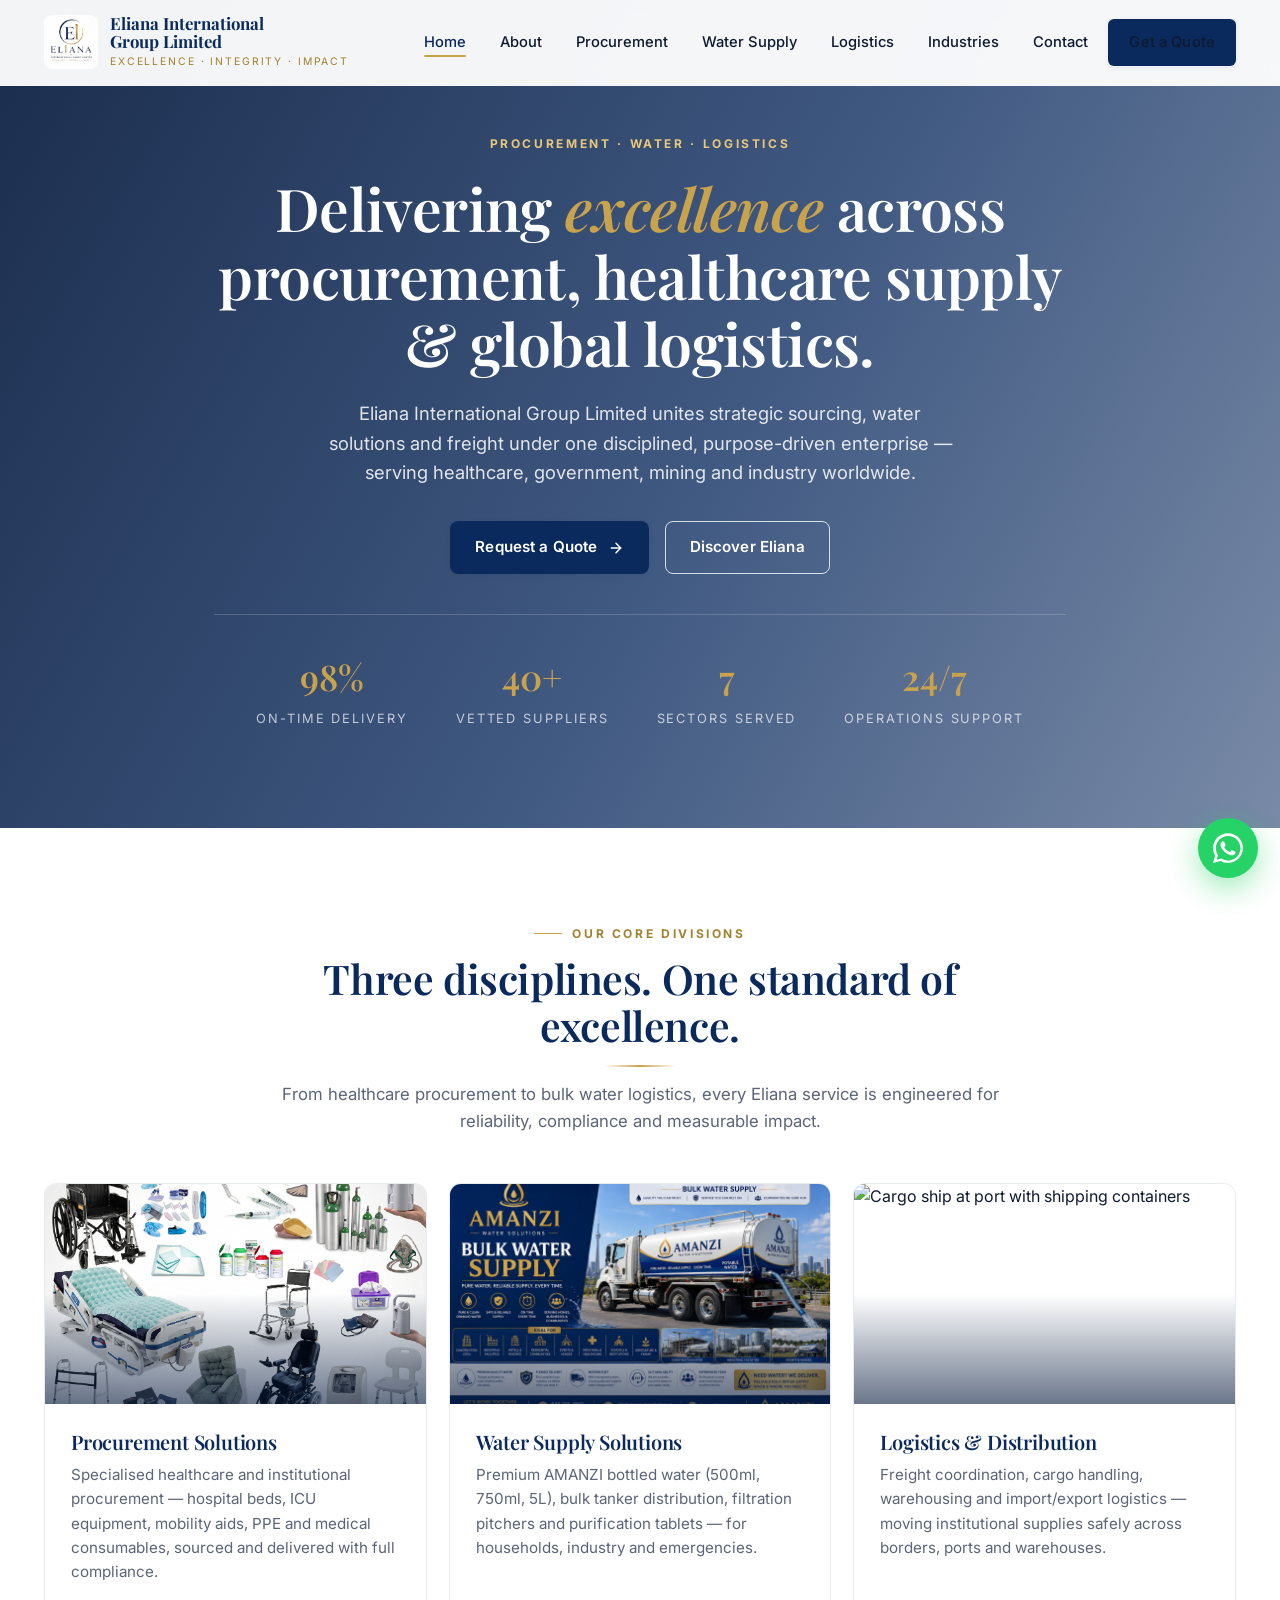
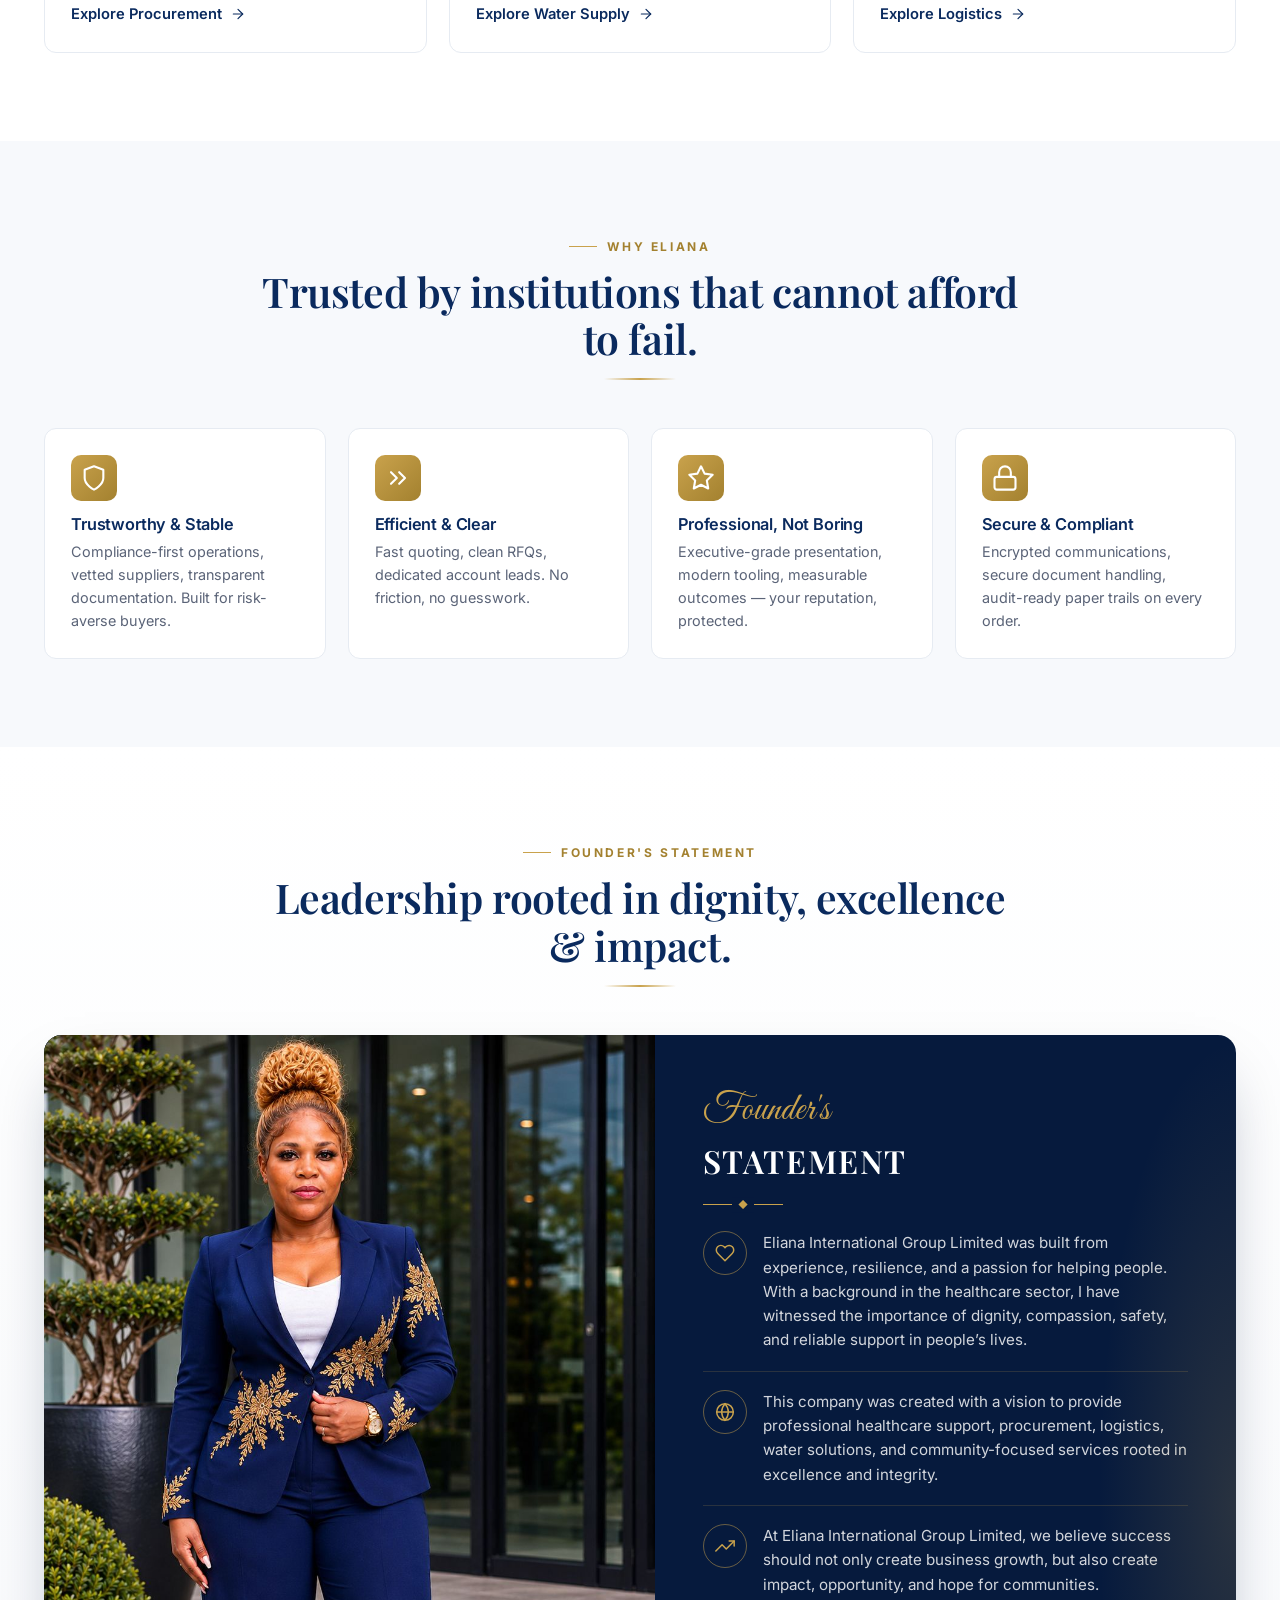
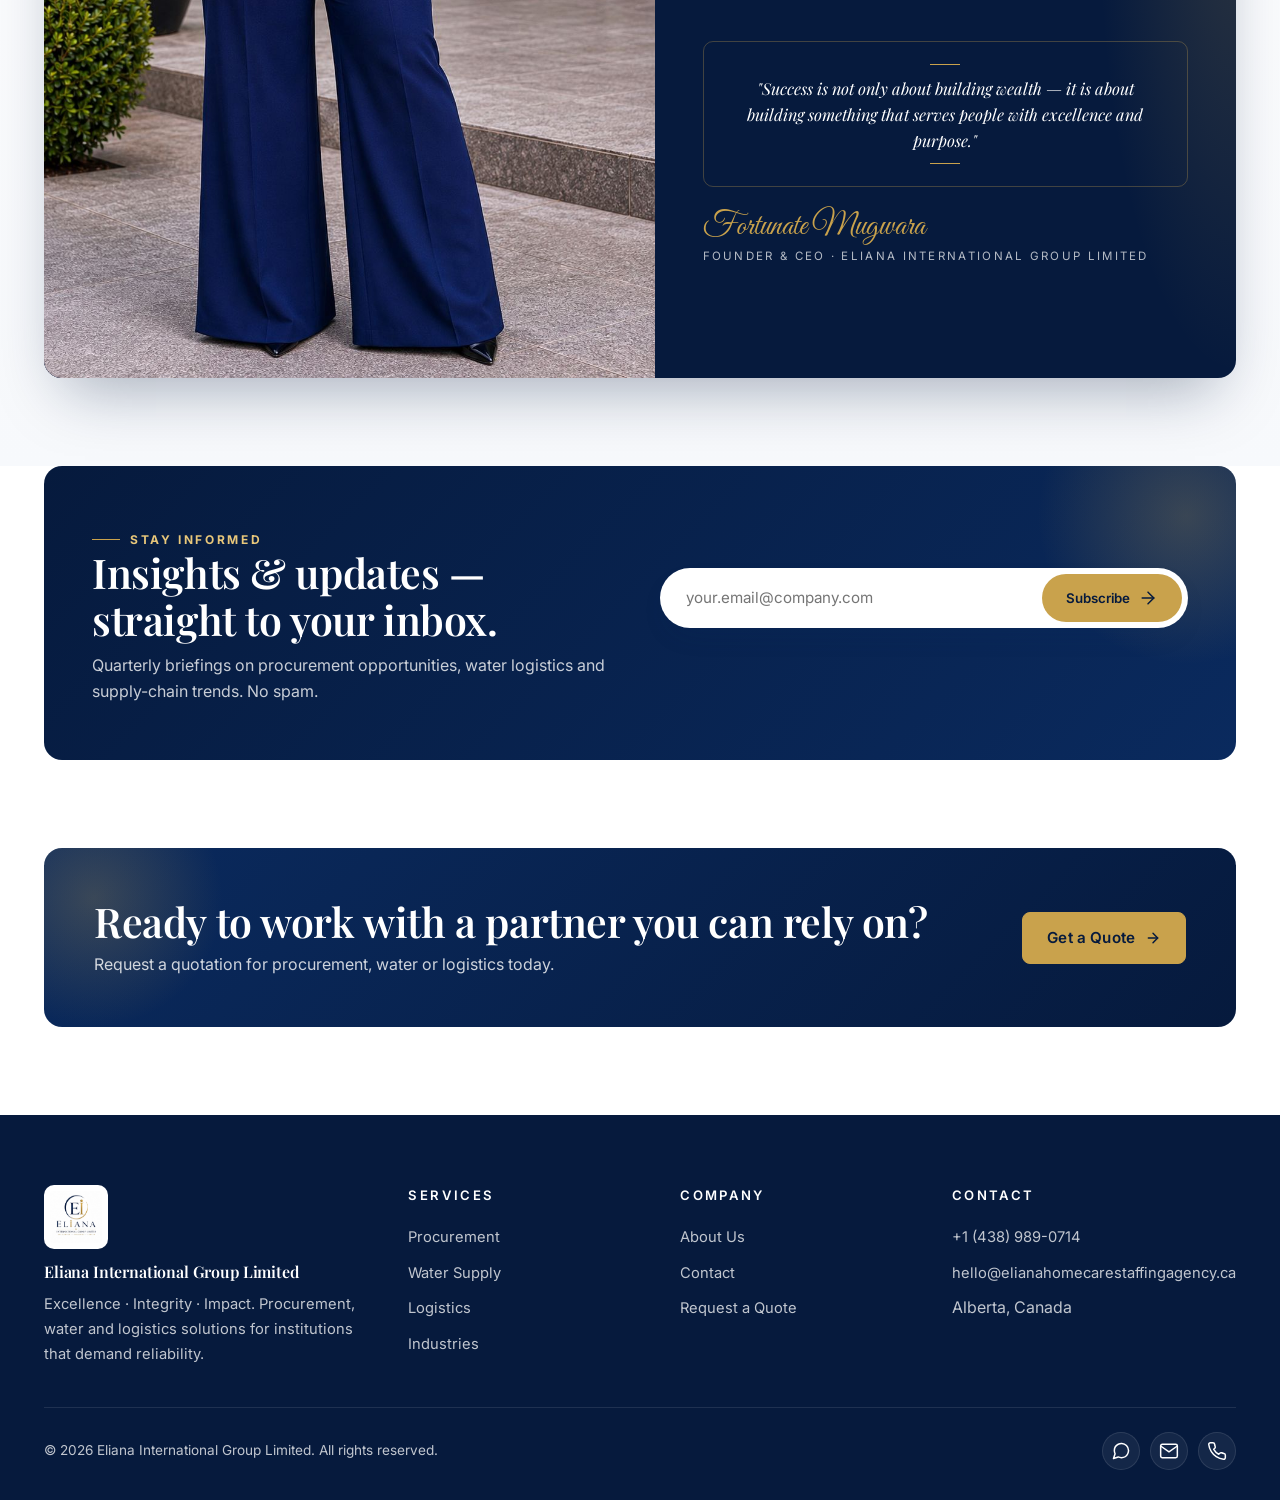
==== commit 695550f9: "Update founder image from owner.png to owner.jpeg" ====
--- a/index.html
+++ b/index.html
@@ -149,7 +149,7 @@
       <div class="divider-gold"></div>
     </div>
     <div class="founder-card reveal">
-      <div class="founder-img"><img src="assets/img/owner.png" alt="Fortunate Mugwara, Founder &amp; CEO of Eliana International Group Limited" /></div>
+      <div class="founder-img"><img src="assets/img/owner.jpeg" alt="Fortunate Mugwara, Founder &amp; CEO of Eliana International Group Limited" /></div>
       <div class="founder-body">
         <span class="founder-eyebrow">Founder's</span>
         <div class="founder-title">Statement</div>
